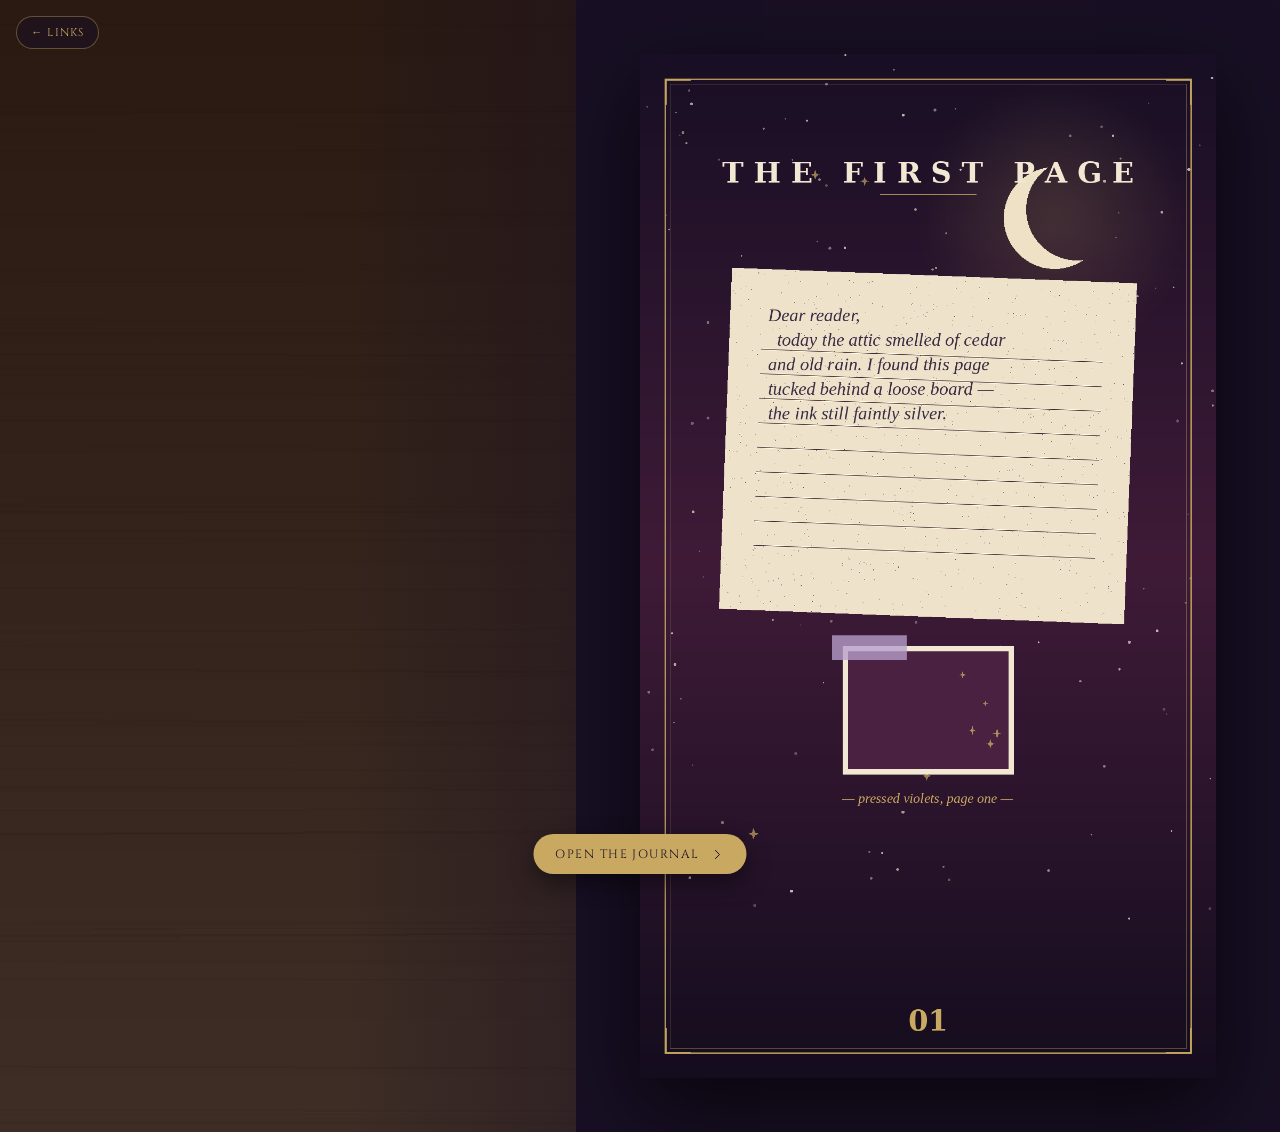
==== cover.html @ 2dcc0948 "Add files via upload" ====
<!DOCTYPE html>
<html lang="en">
<head>
<meta charset="UTF-8">
<meta name="viewport" content="width=device-width, initial-scale=1, viewport-fit=cover">
<title>The Scrapbook — Cover</title>
<link rel="stylesheet" href="assets/css/style.css">
</head>
<body>

  <a class="book-home" href="index.html">&larr; Links</a>

  <main class="cover-page">
    <div class="cover-table-side" style="background-image:url('assets/images/table-bg.jpg')"></div>
    <div class="cover-art-side">
      <img src="assets/images/page-01.png" alt="Scrapbook cover">
    </div>
  </main>

  <a class="cover-enter" href="book.html">
    <span>Open the Journal</span>
    <svg viewBox="0 0 24 24" fill="none" stroke="currentColor" stroke-width="1.6"><path d="M9 5l7 7-7 7"/></svg>
  </a>

</body>
</html>
---- assets/css/style.css ----
/* ==========================================================================
   GRIMOIRE SCRAPBOOK — shared stylesheet
   Palette:
     --ink-plum      #241733   deep purple-black background
     --wine          #4B2142   secondary panels / wax seals
     --parchment     #F1E7D3   aged paper card background
     --parchment-ink #3B2E45   text on parchment
     --lilac         #B79FCC   accent / hover
     --gold          #C9A961   accent / rules / borders
   ========================================================================== */

@import url('https://fonts.googleapis.com/css2?family=Cinzel:wght@500;600&family=Cinzel+Decorative:wght@700&family=Cormorant+Garamond:ital,wght@0,400;0,500;1,400&family=EB+Garamond:ital,wght@0,400;0,500;1,400&display=swap');

:root {
  --ink-plum: #241733;
  --ink-plum-deep: #180f24;
  --wine: #4B2142;
  --parchment: #F1E7D3;
  --parchment-dim: #e7d9bd;
  --parchment-ink: #3B2E45;
  --lilac: #B79FCC;
  --lilac-bright: #d3c0ea;
  --gold: #C9A961;
  --gold-dim: #a3854c;
}

* { box-sizing: border-box; }

html, body {
  margin: 0;
  padding: 0;
  background: var(--ink-plum);
  color: var(--parchment);
  font-family: 'EB Garamond', serif;
  -webkit-font-smoothing: antialiased;
}

a { color: inherit; text-decoration: none; }

@media (prefers-reduced-motion: reduce) {
  *, *::before, *::after {
    animation-duration: 0.001ms !important;
    animation-iteration-count: 1 !important;
    transition-duration: 0.001ms !important;
  }
}

/* --------------------------------------------------------------------------
   Ambient starfield (used on index page)
   -------------------------------------------------------------------------- */

.starfield {
  position: fixed;
  inset: 0;
  overflow: hidden;
  z-index: 0;
  pointer-events: none;
  background:
    radial-gradient(ellipse at 20% 20%, rgba(183,159,204,0.10), transparent 55%),
    radial-gradient(ellipse at 80% 75%, rgba(201,169,97,0.08), transparent 55%),
    var(--ink-plum);
}

.starfield span {
  position: absolute;
  width: 2px;
  height: 2px;
  border-radius: 50%;
  background: var(--parchment);
  opacity: 0.5;
  animation: twinkle 4.5s ease-in-out infinite;
}

@keyframes twinkle {
  0%, 100% { opacity: 0.15; transform: scale(1); }
  50% { opacity: 0.85; transform: scale(1.6); }
}

/* --------------------------------------------------------------------------
   Index / Links page
   -------------------------------------------------------------------------- */

.links-page {
  position: relative;
  min-height: 100svh;
  display: flex;
  align-items: center;
  justify-content: center;
  padding: 6vh 20px;
  z-index: 1;
}

.locket {
  position: relative;
  width: 100%;
  max-width: 440px;
  background: var(--parchment);
  color: var(--parchment-ink);
  border-radius: 6px;
  padding: 46px 34px 38px;
  box-shadow:
    0 0 0 1px rgba(201,169,97,0.6),
    0 0 0 6px var(--ink-plum-deep),
    0 0 0 7px rgba(201,169,97,0.35),
    0 25px 60px -15px rgba(0,0,0,0.6);
  text-align: center;
}

/* ornate corner flourishes */
.locket::before,
.locket::after,
.corner-tl,
.corner-tr {
  content: "";
  position: absolute;
  width: 26px;
  height: 26px;
  border: 2px solid var(--gold);
  opacity: 0.85;
}
.locket::before { top: -9px; left: -9px; border-right: none; border-bottom: none; }
.locket::after { top: -9px; right: -9px; border-left: none; border-bottom: none; }
.corner-tl { bottom: -9px; left: -9px; border-right: none; border-top: none; }
.corner-tr { bottom: -9px; right: -9px; border-left: none; border-top: none; }

.emblem {
  width: 56px;
  height: 56px;
  margin: 0 auto 18px;
  color: var(--gold-dim);
}

.locket h1 {
  font-family: 'Cinzel Decorative', 'Cinzel', serif;
  font-size: 1.7rem;
  font-weight: 700;
  letter-spacing: 0.03em;
  margin: 0 0 6px;
  color: var(--wine);
}

.locket .tagline {
  font-family: 'Cormorant Garamond', serif;
  font-style: italic;
  font-size: 1.05rem;
  color: var(--gold-dim);
  margin: 0 0 22px;
  letter-spacing: 0.02em;
}

.rule {
  width: 120px;
  height: 1px;
  margin: 0 auto 22px;
  background: linear-gradient(90deg, transparent, var(--gold), transparent);
  position: relative;
}
.rule::after {
  content: "✦";
  position: absolute;
  top: 50%;
  left: 50%;
  transform: translate(-50%, -50%);
  background: var(--parchment);
  padding: 0 8px;
  color: var(--gold-dim);
  font-size: 0.8rem;
}

.about {
  font-size: 1.05rem;
  line-height: 1.65;
  margin: 0 0 30px;
  color: var(--parchment-ink);
}

.links {
  display: flex;
  flex-direction: column;
  gap: 14px;
}

.link-seal {
  display: flex;
  align-items: center;
  gap: 12px;
  justify-content: center;
  padding: 13px 20px;
  background: var(--wine);
  color: var(--parchment);
  border: 1px solid var(--gold-dim);
  border-radius: 999px;
  font-family: 'Cinzel', serif;
  font-size: 0.82rem;
  letter-spacing: 0.12em;
  text-transform: uppercase;
  transition: transform 0.25s ease, background 0.25s ease, box-shadow 0.25s ease;
  box-shadow: 0 2px 10px rgba(75,33,66,0.25);
}

.link-seal svg { width: 16px; height: 16px; flex-shrink: 0; }

.link-seal:hover,
.link-seal:focus-visible {
  background: #5c2a51;
  transform: translateY(-2px);
  box-shadow: 0 6px 18px rgba(75,33,66,0.4);
}

.link-seal:focus-visible {
  outline: 2px solid var(--gold);
  outline-offset: 2px;
}

.locket footer {
  margin-top: 28px;
  font-family: 'Cormorant Garamond', serif;
  font-style: italic;
  font-size: 0.85rem;
  color: var(--gold-dim);
  opacity: 0.8;
}

@media (max-width: 380px) {
  .locket { padding: 38px 22px 30px; }
  .locket h1 { font-size: 1.45rem; }
}

/* --------------------------------------------------------------------------
   Coming soon stub page (Art Commissions placeholder)
   -------------------------------------------------------------------------- */

.stub-page {
  min-height: 100svh;
  display: flex;
  align-items: center;
  justify-content: center;
  text-align: center;
  padding: 24px;
}

.stub-page .stub-inner {
  max-width: 420px;
}

.stub-inner h1 {
  font-family: 'Cinzel Decorative', serif;
  color: var(--gold);
  font-size: 1.5rem;
  margin-bottom: 14px;
}

.stub-inner p {
  font-family: 'Cormorant Garamond', serif;
  font-style: italic;
  font-size: 1.1rem;
  color: var(--lilac-bright);
  margin-bottom: 26px;
}

.stub-inner a {
  font-family: 'Cinzel', serif;
  font-size: 0.78rem;
  letter-spacing: 0.1em;
  text-transform: uppercase;
  color: var(--gold);
  border: 1px solid var(--gold-dim);
  padding: 10px 22px;
  border-radius: 999px;
  transition: background 0.2s ease, color 0.2s ease;
}

.stub-inner a:hover { background: var(--gold); color: var(--ink-plum-deep); }

/* --------------------------------------------------------------------------
   Cover page (cover.html)
   half-screen split on desktop (art | table), stacked on mobile
   -------------------------------------------------------------------------- */

.cover-page {
  display: flex;
  min-height: 100svh;
  width: 100vw;
  overflow: hidden;
}

.cover-table-side {
  flex: 1;
  background-size: cover;
  background-position: center;
  background-color: #120a1a; /* shows while table-bg.jpg loads / if missing */
  position: relative;
}

.cover-table-side::after {
  /* soft vignette so the cover art side blends into the table side */
  content: "";
  position: absolute;
  inset: 0;
  background: linear-gradient(90deg, transparent 60%, rgba(24,15,36,0.35));
}

.cover-art-side {
  flex: 1;
  display: flex;
  align-items: center;
  justify-content: center;
  padding: 6vh 5vw;
  background: var(--ink-plum-deep);
}

.cover-art-side img {
  max-width: 100%;
  max-height: 100%;
  width: auto;
  height: auto;
  object-fit: contain;
  box-shadow: 0 30px 80px rgba(0,0,0,0.65);
}

.cover-enter {
  position: fixed;
  bottom: 26px;
  left: 50%;
  transform: translateX(-50%);
  z-index: 4;
  display: flex;
  align-items: center;
  gap: 10px;
  font-family: 'Cinzel', serif;
  font-size: 0.75rem;
  letter-spacing: 0.12em;
  text-transform: uppercase;
  color: var(--ink-plum-deep);
  background: var(--gold);
  padding: 12px 22px;
  border-radius: 999px;
  box-shadow: 0 8px 24px rgba(0,0,0,0.45);
  transition: transform 0.2s ease, box-shadow 0.2s ease;
}
.cover-enter:hover { transform: translateX(-50%) translateY(-2px); box-shadow: 0 12px 30px rgba(0,0,0,0.55); }
.cover-enter svg { width: 15px; height: 15px; }

/* mobile: stack cover art on top (majority of screen), table as a shelf-like strip below */
@media (max-width: 760px) {
  .cover-page { flex-direction: column; }
  .cover-art-side { flex: 3; order: 1; padding: 4vh 6vw; }
  .cover-table-side { flex: 1; min-height: 130px; order: 2; }
  .cover-table-side::after { background: linear-gradient(0deg, transparent 60%, rgba(24,15,36,0.35)); }
}

/* --------------------------------------------------------------------------
   Scrapbook page viewer (book.html)
   -------------------------------------------------------------------------- */

.book {
  position: relative;
  height: 100svh;
  width: 100vw;
  overflow: hidden;
  background: var(--ink-plum-deep);
  display: flex;
  align-items: center;
  justify-content: center;
}

.book::before {
  content: "";
  position: absolute;
  inset: 0;
  background:
    radial-gradient(ellipse at center, rgba(75,33,66,0.55), var(--ink-plum-deep) 72%);
  z-index: 0;
}

.spread {
  position: relative;
  z-index: 1;
  width: 100%;
  height: 100%;
  display: flex;
  align-items: stretch;
  justify-content: center;
}

.leaf {
  flex: 1;
  min-width: 0;
  display: flex;
  align-items: center;
  padding: 4vh 2vw;
}

.leaf-left { justify-content: flex-end; }
.leaf-right { justify-content: flex-start; }

.leaf img {
  max-width: 100%;
  max-height: 100%;
  width: auto;
  height: auto;
  object-fit: contain;
  box-shadow: 0 20px 60px rgba(0,0,0,0.55);
  opacity: 0;
  transform: scale(0.985);
  transition: opacity 0.35s ease, transform 0.4s ease;
}

.leaf img.is-visible {
  opacity: 1;
  transform: scale(1);
}

/* the "spine" crease down the middle of the open book, desktop only */
.spine {
  width: 26px;
  flex-shrink: 0;
  background: linear-gradient(90deg,
    transparent 0%,
    rgba(0,0,0,0.35) 45%,
    rgba(0,0,0,0.45) 50%,
    rgba(0,0,0,0.35) 55%,
    transparent 100%);
}

/* mobile: stack the two leaves, page on top then the next page below it, scrollable */
@media (max-width: 760px) {
  .book { height: auto; min-height: 100svh; overflow-y: auto; }
  .spread { flex-direction: column; height: auto; min-height: 100svh; }
  .leaf { justify-content: center !important; padding: 3vh 4vw; width: 100%; }
  .leaf img { max-height: 92svh; }
  .spine { display: none; }
  .book-nav { top: auto; bottom: 70px; height: 44px; opacity: 0.55; }
}

.book-empty {
  position: relative;
  z-index: 1;
  text-align: center;
  max-width: 380px;
  padding: 0 24px;
  font-family: 'Cormorant Garamond', serif;
  font-style: italic;
  color: var(--lilac-bright);
  font-size: 1.15rem;
  line-height: 1.6;
}

.book-nav {
  position: absolute;
  top: 0;
  bottom: 0;
  width: 18%;
  min-width: 56px;
  max-width: 120px;
  display: flex;
  align-items: center;
  justify-content: center;
  z-index: 2;
  background: transparent;
  border: none;
  cursor: pointer;
  color: var(--gold);
  opacity: 0;
  transition: opacity 0.25s ease, background 0.25s ease;
}

.book-nav:hover,
.book-nav:focus-visible { opacity: 1; }

.book-nav.prev {
  left: 0;
  background: linear-gradient(90deg, rgba(24,15,36,0.35), transparent);
}
.book-nav.next {
  right: 0;
  background: linear-gradient(270deg, rgba(24,15,36,0.35), transparent);
}

.book-nav svg { width: 34px; height: 34px; filter: drop-shadow(0 2px 6px rgba(0,0,0,0.6)); }

.book-nav:disabled { opacity: 0 !important; pointer-events: none; }

.book-nav:focus-visible {
  opacity: 1;
  outline: 2px solid var(--gold);
  outline-offset: -6px;
}

/* Always show nav affordance on touch devices since there's no hover */
@media (hover: none) {
  .book-nav { opacity: 0.55; }
}

.page-counter {
  position: absolute;
  bottom: 18px;
  left: 50%;
  transform: translateX(-50%);
  z-index: 3;
  font-family: 'Cinzel', serif;
  font-size: 0.72rem;
  letter-spacing: 0.14em;
  color: var(--gold);
  background: rgba(24,15,36,0.55);
  border: 1px solid rgba(201,169,97,0.4);
  padding: 7px 16px;
  border-radius: 999px;
  backdrop-filter: blur(3px);
}

.book-home {
  position: absolute;
  top: 16px;
  left: 16px;
  z-index: 3;
  font-family: 'Cinzel', serif;
  font-size: 0.7rem;
  letter-spacing: 0.1em;
  color: var(--gold);
  border: 1px solid rgba(201,169,97,0.4);
  background: rgba(24,15,36,0.55);
  padding: 8px 14px;
  border-radius: 999px;
  text-transform: uppercase;
}

.book-home:hover { background: rgba(75,33,66,0.7); }

/* --------------------------------------------------------------------------
   Chapter tabs — little bookmarks fixed to the edge of the book
   -------------------------------------------------------------------------- */

.chapter-tabs {
  position: absolute;
  top: 50%;
  right: 0;
  transform: translateY(-50%);
  z-index: 3;
  display: flex;
  flex-direction: column;
  gap: 6px;
}

.chapter-tab {
  font-family: 'Cinzel', serif;
  font-size: 0.65rem;
  letter-spacing: 0.08em;
  text-transform: uppercase;
  color: var(--gold);
  background: rgba(75,33,66,0.75);
  border: 1px solid rgba(201,169,97,0.45);
  border-right: none;
  padding: 9px 8px 9px 14px;
  border-radius: 8px 0 0 8px;
  cursor: pointer;
  writing-mode: vertical-rl;
  text-orientation: mixed;
  transition: background 0.2s ease, padding-right 0.2s ease, color 0.2s ease;
}

.chapter-tab:hover,
.chapter-tab:focus-visible {
  background: rgba(75,33,66,0.95);
  padding-right: 14px;
}

.chapter-tab.is-active {
  background: var(--gold);
  color: var(--ink-plum-deep);
  border-color: var(--gold);
}

.chapter-tab:focus-visible {
  outline: 2px solid var(--gold);
  outline-offset: 2px;
}

/* mobile: collapse to a horizontal row pinned along the bottom */
@media (max-width: 760px) {
  .chapter-tabs {
    position: fixed;
    top: auto;
    bottom: 0;
    left: 0;
    right: 0;
    transform: none;
    flex-direction: row;
    justify-content: center;
    gap: 2px;
    background: rgba(24,15,36,0.85);
    padding: 8px 10px;
    backdrop-filter: blur(3px);
  }

  .chapter-tab {
    writing-mode: horizontal-tb;
    border-radius: 999px;
    border: 1px solid rgba(201,169,97,0.45);
    padding: 7px 14px;
  }

  .chapter-tab:hover,
  .chapter-tab:focus-visible { padding-right: 14px; }

  /* the counter and nav buttons sit slightly higher so they don't collide with the tab bar */
  .page-counter { bottom: 56px; }
  .book-nav { bottom: 130px; }
}
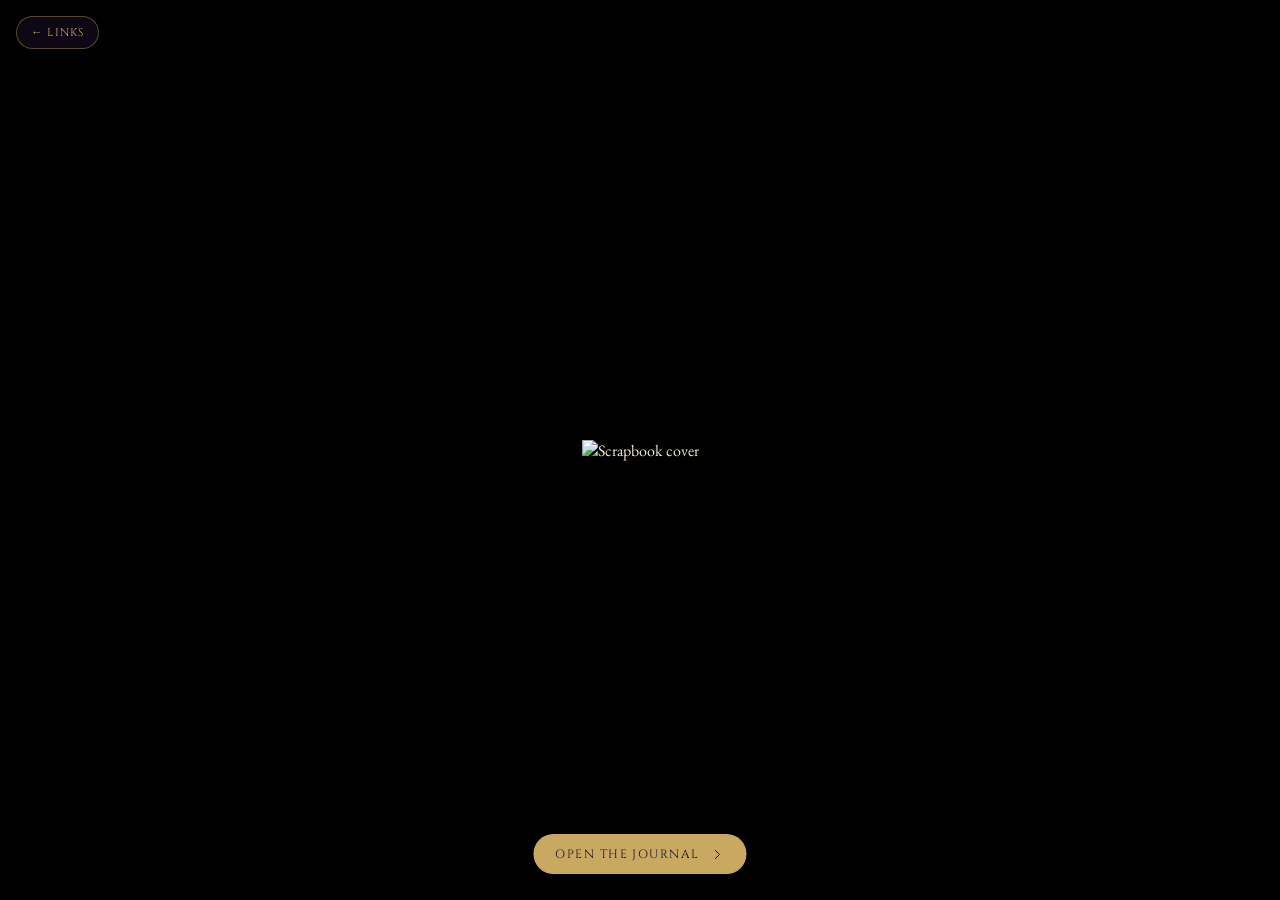
==== commit 22c831b8: "Update cover.html" ====
--- a/cover.html
+++ b/cover.html
@@ -11,7 +11,6 @@
   <a class="book-home" href="index.html">&larr; Links</a>
 
   <main class="cover-page">
-    <div class="cover-table-side" style="background-image:url('assets/images/table-bg.jpg')"></div>
     <div class="cover-art-side">
       <img src="assets/images/page-01.png" alt="Scrapbook cover">
     </div>
--- a/assets/css/style.css
+++ b/assets/css/style.css
@@ -288,7 +288,7 @@
   flex: 1;
   background-size: cover;
   background-position: center;
-  background-color: #120a1a; /* shows while table-bg.jpg loads / if missing */
+  background-color: #000000; /* shows while table-bg.jpg loads / if missing */
   position: relative;
 }
 
@@ -306,7 +306,7 @@
   align-items: center;
   justify-content: center;
   padding: 6vh 5vw;
-  background: var(--ink-plum-deep);
+  background: #000000;
 }
 
 .cover-art-side img {
@@ -315,7 +315,6 @@
   width: auto;
   height: auto;
   object-fit: contain;
-  box-shadow: 0 30px 80px rgba(0,0,0,0.65);
 }
 
 .cover-enter {
@@ -358,7 +357,7 @@
   height: 100svh;
   width: 100vw;
   overflow: hidden;
-  background: var(--ink-plum-deep);
+  background: #000000;
   display: flex;
   align-items: center;
   justify-content: center;
@@ -369,7 +368,7 @@
   position: absolute;
   inset: 0;
   background:
-    radial-gradient(ellipse at center, rgba(75,33,66,0.55), var(--ink-plum-deep) 72%);
+    radial-gradient(ellipse at center, rgba(0,0,0,0.55), #000000 72%);
   z-index: 0;
 }
 
@@ -384,15 +383,16 @@
 }
 
 .leaf {
+  position: relative;
   flex: 1;
   min-width: 0;
   display: flex;
   align-items: center;
-  padding: 4vh 2vw;
-}
-
-.leaf-left { justify-content: flex-end; }
-.leaf-right { justify-content: flex-start; }
+  padding: 4vh 0;
+}
+
+.leaf-left { justify-content: flex-end; padding-left: 3vw; }
+.leaf-right { justify-content: flex-start; padding-right: 3vw; }
 
 .leaf img {
   max-width: 100%;
@@ -400,7 +400,6 @@
   width: auto;
   height: auto;
   object-fit: contain;
-  box-shadow: 0 20px 60px rgba(0,0,0,0.55);
   opacity: 0;
   transform: scale(0.985);
   transition: opacity 0.35s ease, transform 0.4s ease;
@@ -411,25 +410,58 @@
   transform: scale(1);
 }
 
-/* the "spine" crease down the middle of the open book, desktop only */
-.spine {
-  width: 26px;
-  flex-shrink: 0;
-  background: linear-gradient(90deg,
-    transparent 0%,
-    rgba(0,0,0,0.35) 45%,
-    rgba(0,0,0,0.45) 50%,
-    rgba(0,0,0,0.35) 55%,
-    transparent 100%);
+/* the fold shadow where the two pages meet — sits right on the seam, no gap */
+.leaf-left::after,
+.leaf-right::before {
+  content: "";
+  position: absolute;
+  top: 0;
+  bottom: 0;
+  width: 70px;
+  pointer-events: none;
+  z-index: 2;
+}
+.leaf-left::after {
+  right: 0;
+  background: linear-gradient(90deg, rgba(0,0,0,0) 0%, rgba(0,0,0,0.4) 100%);
+}
+.leaf-right::before {
+  left: 0;
+  background: linear-gradient(270deg, rgba(0,0,0,0) 0%, rgba(0,0,0,0.4) 100%);
 }
 
 /* mobile: stack the two leaves, page on top then the next page below it, scrollable */
 @media (max-width: 760px) {
   .book { height: auto; min-height: 100svh; overflow-y: auto; }
   .spread { flex-direction: column; height: auto; min-height: 100svh; }
-  .leaf { justify-content: center !important; padding: 3vh 4vw; width: 100%; }
+  .leaf {
+    justify-content: center !important;
+    padding: 3vh 4vw;
+    width: 100%;
+  }
+  .leaf-left { padding-left: 4vw; padding-bottom: 0; }
+  .leaf-right { padding-right: 4vw; padding-top: 0; }
   .leaf img { max-height: 92svh; }
-  .spine { display: none; }
+
+  /* fold shadow becomes a horizontal seam between the stacked pages */
+  .leaf-left::after,
+  .leaf-right::before {
+    top: auto;
+    bottom: 0;
+    left: 0;
+    right: 0;
+    width: auto;
+    height: 50px;
+  }
+  .leaf-left::after {
+    background: linear-gradient(0deg, rgba(0,0,0,0.4) 0%, rgba(0,0,0,0) 100%);
+  }
+  .leaf-right::before {
+    top: 0;
+    bottom: auto;
+    background: linear-gradient(180deg, rgba(0,0,0,0.4) 0%, rgba(0,0,0,0) 100%);
+  }
+
   .book-nav { top: auto; bottom: 70px; height: 44px; opacity: 0.55; }
 }
 
